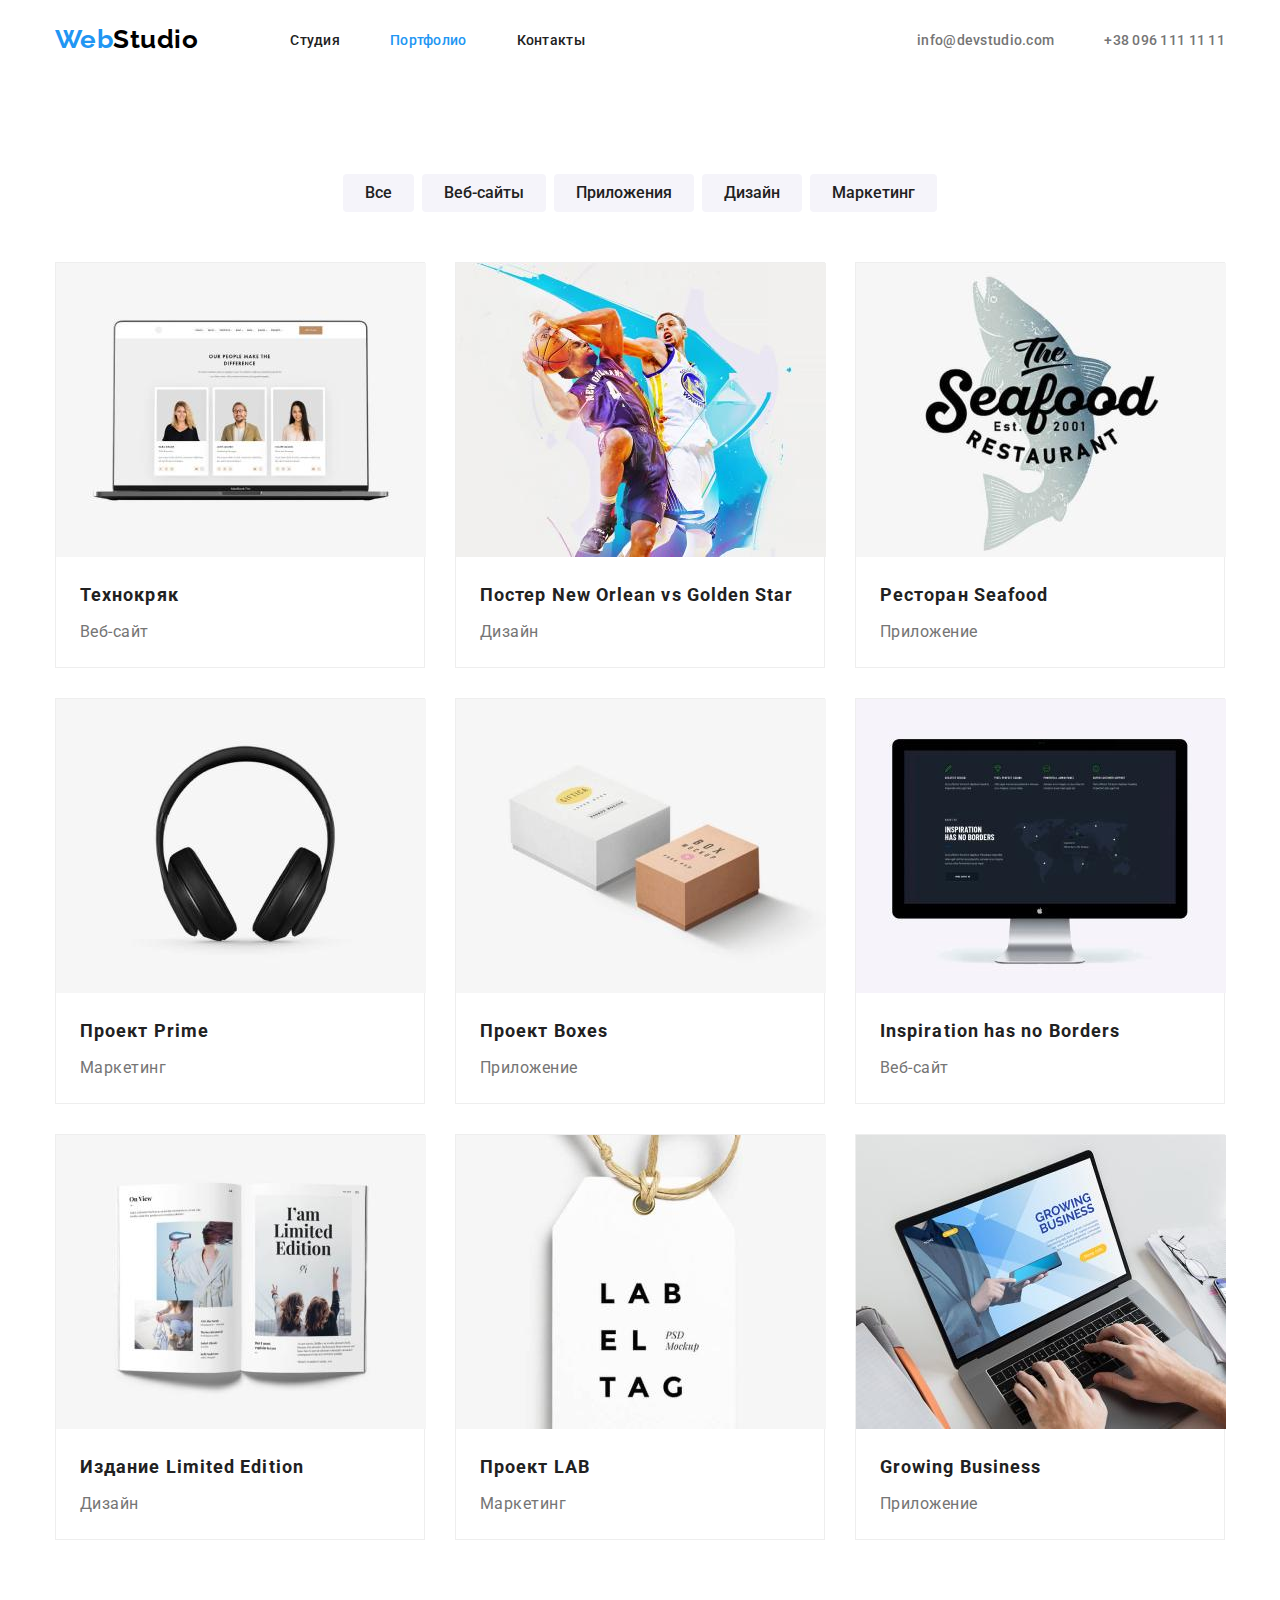
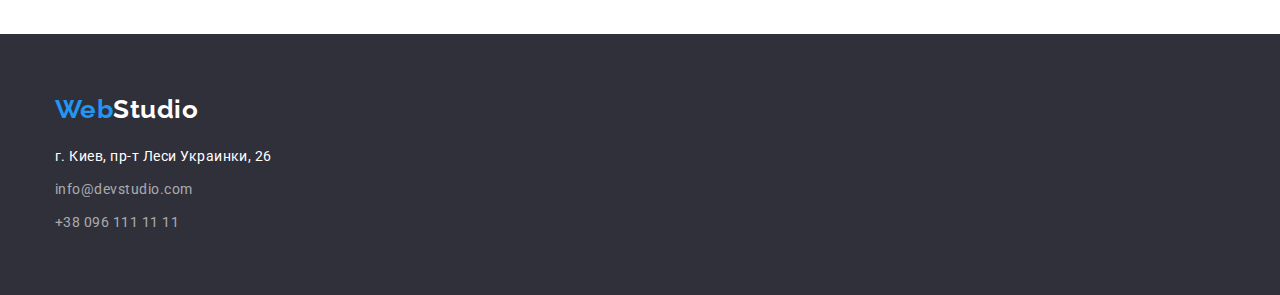
==== portfolio.html @ 6cd213e6 "start" ====
<!DOCTYPE html>
<html lang="ru">

<head>
    <meta charset="UTF-8">
    <meta name="description" content="Студия веб-разработки, создание сайтов, дизайн, интернет решения">
    <title lang="en">WebStudio</title>
    <link rel="stylesheet" href="https://cdnjs.cloudflare.com/ajax/libs/modern-normalize/1.0.0/modern-normalize.min.css">
    <link rel="preconnect" href="https://fonts.gstatic.com">
    <link href="https://fonts.googleapis.com/css2?family=Raleway:wght@700&family=Roboto:wght@400;500;700;900&display=swap" rel="stylesheet">
    <link rel="stylesheet" href="./css/styles.css">
</head>
<body>
    <header class="header">
        <!-- Head of the page with navigation and contacts -->
        <div class="container">
            <nav class="navigation">
                <a class="logo" href="index.html" lang="en"><span class="logo-first-part">Web</span><span
                        class="logo-second-part-header">Studio</span></a>
                <ul class="navigation list">
                    <li class="navigation-item">
                        <a class="navigation-page" href="index.html">Студия</a>
                    </li>
                    <li class="navigation-item">
                        <a class="navigation-page is-current" href="portfolio.html">Портфолио</a>
                    </li>
                    <li class="navigation-item">
                        <a class="navigation-page" href="#">Контакты</a>
                    </li>
                </ul>
            </nav>
            <address class="header-address">
                <ul class="address list">
                    <li class="address-item"><a class="header-contacts"
                            href="mailto:info@devstudio.com">info@devstudio.com</a></li>
                    <li class="address-item"><a class="header-contacts" href="tel:+380961111111">+38 096 111 11 11</a></li>
                </ul>
            </address>
        </div>
    </header>
    <main>
        <section>
            <div class="portfolio">
                <h1 class="visually-hidden">Потрфолио</h1>
                <div class="portfolio-main container">
                    <ul class="portfolio-list list">
                        <li class="portfolio-filter">
                            <button class="portfolio-button" type="button">Все</button>
                        </li>
                        <li class="portfolio-filter">
                            <button class="portfolio-button" type="button">Веб-сайты</button>
                        </li>
                        <li class="portfolio-filter">
                            <button class="portfolio-button" type="button">Приложения</button>
                        </li>
                        <li class="portfolio-filter">
                            <button class="portfolio-button" type="button">Дизайн</button>
                        </li>
                        <li class="portfolio-filter">
                            <button class="portfolio-button" type="button">Маркетинг</button>
                        </li>
                    </ul>
                </div>
                <div class="projects-main container">
                    <ul class="projects list">
                        <li class="projects-item">
                            <a class="projects-link" href="#">
                                <img src="./images/portfolio/web-site-1.jpg" alt="Веб-сайт 1">
                                <div class="projects-item-wrapper">
                                    <h2 class="projects-name">Технокряк</h2>
                                    <p class="projects-type">Веб-сайт</p>
                                </div>
                            </a>
                        </li>
                        <li class="projects-item">
                            <a class="projects-link" href="#">
                                <img src="./images/portfolio/design-1.jpg" alt="Дизайн 1">
                                <div class="projects-item-wrapper">
                                    <h2 class="projects-name">Постер <span lang="en">New Orlean vs Golden Star</span></h2>
                                    <p class="projects-type">Дизайн</p>
                                </div>
                            </a>
                        </li>
                        <li class="projects-item">
                            <a class="projects-link" href="#">
                                <img src="./images/portfolio/application-1.jpg" alt="Приложение 1">
                                <div class="projects-item-wrapper">
                                    <h2 class="projects-name">Ресторан <span lang="en">Seafood</span></h2>
                                    <p class="projects-type">Приложение</p>
                                </div>
                            </a>
                        </li>
                        <li class="projects-item">
                            <a class="projects-link" href="#">
                                <img src="./images/portfolio/marketing-1.jpg" alt="Маркетинг 1">
                                <div class="projects-item-wrapper">
                                    <h2 class="projects-name">Проект <span lang="en">Prime</span></h2>
                                    <p class="projects-type">Маркетинг</p>
                                </div>
                            </a>
                        </li>
                        <li class="projects-item">
                            <a class="projects-link" href="#">
                                <img src="./images/portfolio/application-2.jpg" alt="Приложение 2">
                                <div class="projects-item-wrapper">
                                    <h2 class="projects-name">Проект <span lang="en">Boxes</span></h2>
                                    <p class="projects-type">Приложение</p>
                                </div>
                            </a>
                        </li>
                        <li class="projects-item">
                            <a class="projects-link" href="#">
                                <img src="./images/portfolio/web-site-2.jpg" alt="Веб-сайт 2">
                                <div class="projects-item-wrapper">
                                    <h2 class="projects-name" lang="en">Inspiration has no Borders</h2>
                                    <p class="projects-type">Веб-сайт</p>
                                </div>
                            </a>
                        </li>
                        <li class="projects-item">
                            <a class="projects-link" href="#">
                                <img src="./images/portfolio/design-2.jpg" alt="Дизайн 2">
                                <div class="projects-item-wrapper">
                                    <h2 class="projects-name">Издание <span lang="en">Limited Edition</span></h2>
                                    <p class="projects-type">Дизайн</p>
                                </div>
                            </a>
                        </li>
                        <li class="projects-item">
                            <a class="projects-link" href="#">
                                <img src="./images/portfolio/marketing-2.jpg" alt="Маркетинг 2">
                                <div class="projects-item-wrapper">
                                    <h2 class="projects-name">Проект <span lang="en">LAB</span></h2>
                                    <p class="projects-type">Маркетинг</p>
                                </div>
                            </a>
                        </li>
                        <li class="projects-item">
                            <a class="projects-link" href="#">
                                <img src="./images/portfolio/application-3.jpg" alt="Приложение 3">
                                <div class="projects-item-wrapper">
                                    <h2 class="projects-name" lang="en">Growing Business</h2>
                                    <p class="projects-type">Приложение</p>
                                </div>
                            </a>
                        </li>
                    </ul>
                </div>
            </div>
        </section>
    </main>

    <footer class="footer dark-back">
        <!-- How to find us -->
        <div class="footer-main container">
            <a class="logo" href="index.html" lang="en"><span class="logo-first-part">Web</span><span
                    class="logo-second-part-footer">Studio</span></a>
            <address class="footer-address">
                <ul class="list">
                    <li class="footer-contact-item"><a class="address-city" href="https://goo.gl/maps/ZabV1cW9UMFbz3gw6"
                            target="_blank" rel="noreferrer noopener">г. Киев, пр-т Леси Украинки, 26</a></li>
                    <li class="footer-contact-item"><a class="footer-contacts"
                            href="mailto:info@devstudio.com">info@devstudio.com</a></li>
                    <li class="footer-contact-item"><a class="footer-contacts" href="tel:+380961111111">+38 096 111 11
                            11</a></li>
                </ul>
            </address>
        </div>
    </footer>
</body>
</html>
---- css/styles.css ----
:root {
  --primary-text-color: #757575;
  --title-text-color: #212121;
  --accent-color: #2196f3;
  --primary-back-color: #ffffff;
  --secondary-back-color: #f5f4fa;
  --dark-back-color: #2f303a;
}

/* ===== MAIN ===== */

h1,
h2,
h3,
h4,
h5,
h6 {
  margin: 0;
}

ul,
ol {
  margin: 0;
  padding: 0;
}

p {
  margin: 0;
}

img {
  display: block;
}

.address {
  font-style: normal;
}

.container {
  width: 1170px;
  margin: 0 auto;
}

.section {
  padding-top: 130px;
  padding-bottom: 130px;
}

body {
  background-color: var(--primary-white-color);
  color: var(--primary-text-color);
  font-family: "Roboto", sans-serif;
  letter-spacing: 0.03em;
  font-weight: 400;
  font-style: normal;
}

.list {
  list-style: none;
}

h2,
h3 {
  color: var(--title-text-color);
}

h2 {
  font-weight: 700;
  font-size: 36px;
  line-height: 1.167;
}

.primary-background {
  background: var(--primary-back-color);
}

.secondary-background {
  background: var(--secondary-back-color);
}

.visually-hidden {
  position: absolute;
  width: 1px;
  height: 1px;
  margin: -1px;
  border: 0;
  padding: 0;

  white-space: nowrap;
  clip-path: inset(100%);
  clip: rect(0 0 0 0);
  overflow: hidden;
}

/* ===== Header ===== */
.header .container {
  display: flex;
  align-items: center;
  justify-content: space-between;
}

.navigation {
  display: flex;
  align-items: center;
}

.header .logo {
  margin-right: 92px;
  padding-top: 24px;
  padding-bottom: 25px;
}

.list.address {
  display: flex;
}

.navigation-page,
.header-contacts {
  padding-top: 32px;
  padding-bottom: 32px;
}

.navigation-item:not(:last-child),
.address-item:not(:last-child) {
  margin-right: 50px;
}

a.is-current {
  color: var(--accent-color);
}

.navigation-page {
  color: var(--title-text-color);
  font-weight: 500;
  font-size: 14px;
  line-height: 1.143;
  letter-spacing: 0.02em;
  text-decoration: none;
}

a.navigation-page:hover,
a.navigation-page:focus {
  color: var(--accent-color);
}

.header-address,
.footer-address {
  font-style: normal;
}

.logo {
  font-family: "Raleway", sans-serif;
  font-weight: 700;
  font-size: 26px;
  line-height: 1.192;
  text-decoration: none;
}

.logo-first-part,
.logo-first-part:visited {
  color: var(--accent-color);
}

.logo-second-part-header,
.logo-second-part-header:visited {
  color: #000000;
}

.header-contacts {
  color: var(--primary-text-color);
  font-size: 14px;
  line-height: 1.188;
  font-weight: 500;
  letter-spacing: 0.02em;
  text-decoration: none;
}

.header-contacts:hover,
.header-contacts:focus {
  color: var(--accent-color);
}

.header-contacts:visited {
  color: var(--primary-text-color);
}

/* ===== HERO ===== */
.hero {
  display: flex;
  flex-grow: 1;
  background: var(--dark-back-color);
}

.hero .container {
  flex-direction: column;
  padding-top: 200px;
  padding-bottom: 200px;
}

.hero-title {
  margin-bottom: 30px;
  margin-right: 237px;
  margin-left: 237px;

  color: #ffffff;
  font-weight: 900;
  font-size: 44px;
  line-height: 1.364;
  letter-spacing: 0.06em;
  text-align: center;
  text-transform: uppercase;
}

.hero-button {
  padding-top: 10px;
  padding-bottom: 10px;
  padding-right: 32px;
  padding-left: 32px;

  display: block;
  min-height: 50px;
  min-width: 200px;
  cursor: pointer;
  margin: 0 auto;
  align-items: center;
  justify-content: center;

  box-shadow: 0px 4px 4px rgba(0, 0, 0, 0.15);
  border-radius: 4px;

  color: #ffffff;
  background: #2196f3;
  font-weight: 700;
  font-size: 16px;
  line-height: 1.875;
  letter-spacing: 0.06em;
}

/* ===== Advantages =====*/
.advantages-main {
  padding-top: 94px;
  padding-bottom: 94px;
}

.advantages-list {
  display: flex;
  justify-content: space-between;
}

.advantages-description:not(:last-child) {
  margin-right: 30px;
}

.advantages-item {
  margin-bottom: 10px;

  font-size: 14px;
  line-height: 1.143;
  letter-spacing: 0.03em;
  text-transform: uppercase;
}

.advantages-details {
  font-size: 14px;
  line-height: 1.714;
}

/* ===== What we are doing ===== */
.activity-main {
  padding-bottom: 94px;
}

.activity {
  display: flex;
}
.section-title {
  margin-bottom: 50px;
  text-align: center;
}

.activity-item {
  margin-bottom: 94px;
}

.activity-item:not(:last-child) {
  margin-right: 30px;
}

/* ===== Our team ===== */
.masters-main {
  padding-top: 94px;
  padding-bottom: 94px;
}

.masters {
  display: flex;
  justify-content: space-between;
}

.masters-item {
  box-shadow: 0px 1px 3px rgba(0, 0, 0, 0.12), 0px 1px 1px rgba(0, 0, 0, 0.14),
    0px 2px 1px rgba(0, 0, 0, 0.2);
  border-radius: 0px 0px 4px 4px;
}
.masters-item:not(:last-child) {
  margin-right: 30px;
}

.master-info-wrapper {
  padding-top: 30px;
  padding-bottom: 30px;
  text-align: center;
}

.master-name {
  margin-bottom: 10px;

  font-weight: 500;
  font-size: 16px;
  line-height: 1.188;
  letter-spacing: 0.03em;
}

.master-proffesion {
  font-size: 16px;
  line-height: 1.188;
  letter-spacing: 0.03em;
}

/* ===== Footer ===== */
.dark-back {
  background: var(--dark-back-color);
}

.footer-main {
  display: flex;
  flex-direction: column;
  padding-top: 60px;
  padding-bottom: 60px;
}

.footer-main .logo {
  margin-bottom: 20px;
}

.footer-contact-item:not(:last-child) {
  margin-bottom: 9px;
}

.logo-second-part-footer,
.logo-second-part-footer:visited {
  color: #ffffff;
}

.address-city {
  color: #ffffff;
  font-size: 14px;
  line-height: 1.714;
  text-decoration: none;
}

.address-city:visited {
  color: #ffffff;
}
.footer-contacts {
  color: rgba(255, 255, 255, 0.6);
  font-size: 14px;
  line-height: 1.714;
  text-decoration: none;
}

.footer-contacts:visited {
  color: rgba(255, 255, 255, 0.6);
}

/*========== PORTFOLIO ========== */
.portfolio {
  padding-top: 94px;
  padding-bottom: 94px;
}

.portfolio-main {
  margin-bottom: 50px;
}

.portfolio-list {
  display: flex;
  justify-content: center;
}

.portfolio-filter:not(:last-child) {
  margin-right: 8px;
}

.portfolio-button {
  padding-top: 6px;
  padding-bottom: 6px;
  padding-right: 22px;
  padding-left: 22px;

  font-weight: 500;
  font-size: 1.625;
  line-height: 26px;
  color: var(--title-text-color);
  background: #f5f4fa;
  border-radius: 4px;
  border: 0;
}

.portfolio-button:hover,
.portfolio-button:focus {
  color: #ffffff;
  background: #2196f3;
}

.projects {
  display: flex;
  flex-wrap: wrap;
  margin: -15px;
  /*justify-content: space-between;*/
}

.projects-item {
  width: 370px;
  /* width: calc((100%-60px) / 3);*/
  margin: 15px;
  border: 1px solid #eeeeee;

  background: var(--primary-back-color);
}

.projects-link {
  text-decoration: none;
}

.projects-item-wrapper {
  padding-top: 20px;
  padding-bottom: 20px;
  padding-right: 24px;
  padding-left: 24px;
}
.projects-name {
  margin-bottom: 4px;
}
.projects-item .projects-name {
  font-size: 18px;
  line-height: 2;
  letter-spacing: 0.06em;
  text-decoration: none;
}

.projects-type {
  font-size: 16px;
  line-height: 1.875;
  color: var(--primary-text-color);
  text-decoration: none;
}

/* 
<link rel="preconnect" href="https://fonts.gstatic.com">
<link href="https://fonts.googleapis.com/css2?family=Raleway:wght@700&family=Roboto:wght@400;500;700;900&display=swap" rel="stylesheet">

CSS rules to specify families

font-family: 'Raleway', sans-serif;
font-family: 'Roboto', sans-serif;

*/ ;
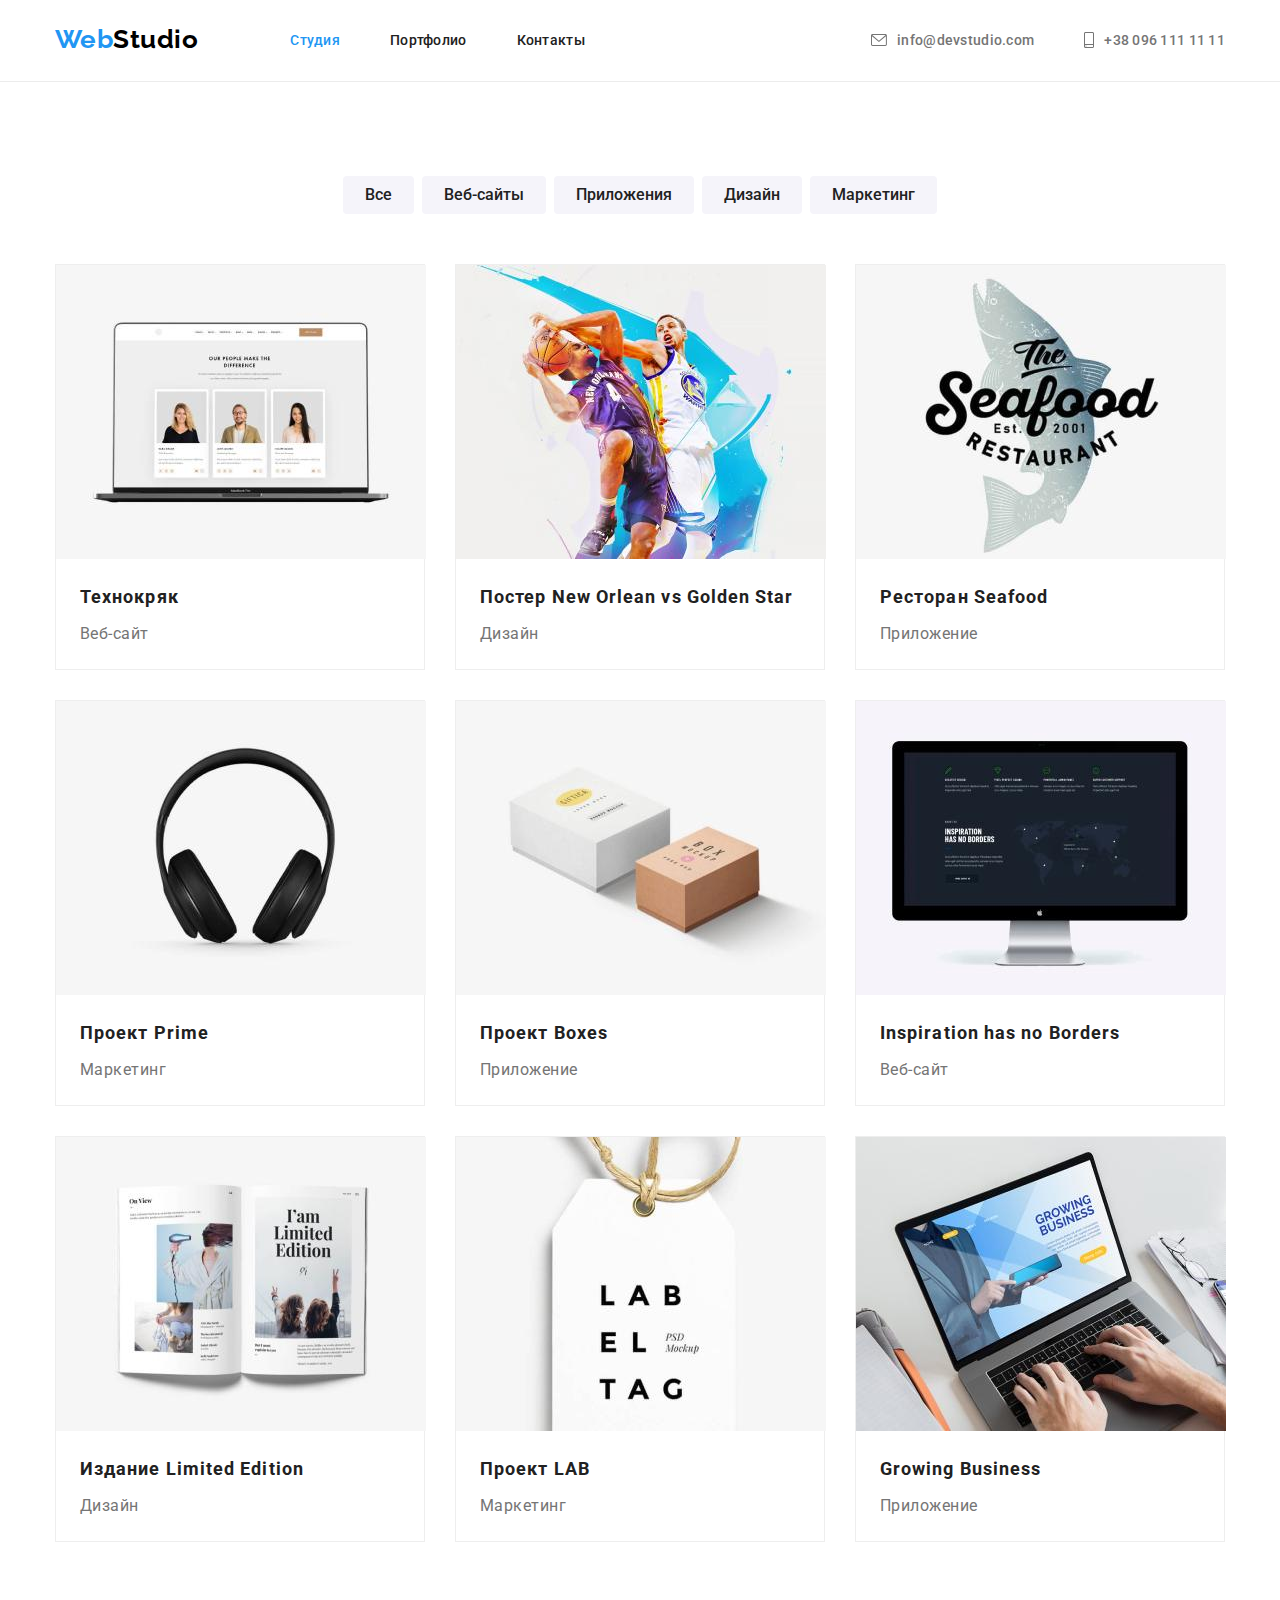
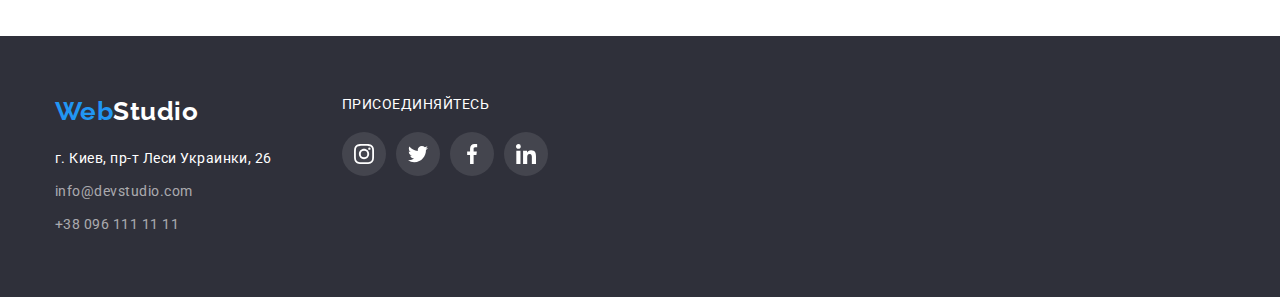
==== commit bad9ecc7: "finished HW" ====
--- a/portfolio.html
+++ b/portfolio.html
@@ -11,7 +11,7 @@
     <link rel="stylesheet" href="./css/styles.css">
 </head>
 <body>
-    <header class="header">
+    <header class="header border-header">
         <!-- Head of the page with navigation and contacts -->
         <div class="container">
             <nav class="navigation">
@@ -19,10 +19,10 @@
                         class="logo-second-part-header">Studio</span></a>
                 <ul class="navigation list">
                     <li class="navigation-item">
-                        <a class="navigation-page" href="index.html">Студия</a>
+                        <a class="navigation-page is-current" href="index.html">Студия</a>
                     </li>
                     <li class="navigation-item">
-                        <a class="navigation-page is-current" href="portfolio.html">Портфолио</a>
+                        <a class="navigation-page" href="portfolio.html">Портфолио</a>
                     </li>
                     <li class="navigation-item">
                         <a class="navigation-page" href="#">Контакты</a>
@@ -31,9 +31,22 @@
             </nav>
             <address class="header-address">
                 <ul class="address list">
-                    <li class="address-item"><a class="header-contacts"
-                            href="mailto:info@devstudio.com">info@devstudio.com</a></li>
-                    <li class="address-item"><a class="header-contacts" href="tel:+380961111111">+38 096 111 11 11</a></li>
+                    <li class="address-item">
+                        <a class="header-contacts" href="mailto:info@devstudio.com">
+                            <svg class="contacts-icon" width="16" height="12">
+                                <use href="./images/sprite.svg#envelope"></use>
+                            </svg>
+                            <span>info@devstudio.com</span>
+                        </a>
+                    </li>
+                    <li class="address-item">
+                        <a class="header-contacts" href="tel:+380961111111">
+                            <svg class="contacts-icon" width="10" height="16">
+                                <use href="./images/sprite.svg#phone"></use>
+                            </svg>
+                            <span>+38 096 111 11 11</span>
+                        </a>
+                    </li>
                 </ul>
             </address>
         </div>
@@ -74,7 +87,7 @@
                         </li>
                         <li class="projects-item">
                             <a class="projects-link" href="#">
-                                <img src="./images/portfolio/design-1.jpg" alt="Дизайн 1">
+                                <img src="./images/portfolio/design-1.jpg" alt="Дизайн 1" width="370" height="294">
                                 <div class="projects-item-wrapper">
                                     <h2 class="projects-name">Постер <span lang="en">New Orlean vs Golden Star</span></h2>
                                     <p class="projects-type">Дизайн</p>
@@ -83,7 +96,7 @@
                         </li>
                         <li class="projects-item">
                             <a class="projects-link" href="#">
-                                <img src="./images/portfolio/application-1.jpg" alt="Приложение 1">
+                                <img src="./images/portfolio/application-1.jpg" alt="Приложение 1" width="370" height="294">
                                 <div class="projects-item-wrapper">
                                     <h2 class="projects-name">Ресторан <span lang="en">Seafood</span></h2>
                                     <p class="projects-type">Приложение</p>
@@ -92,7 +105,7 @@
                         </li>
                         <li class="projects-item">
                             <a class="projects-link" href="#">
-                                <img src="./images/portfolio/marketing-1.jpg" alt="Маркетинг 1">
+                                <img src="./images/portfolio/marketing-1.jpg" alt="Маркетинг 1" width="370" height="294">
                                 <div class="projects-item-wrapper">
                                     <h2 class="projects-name">Проект <span lang="en">Prime</span></h2>
                                     <p class="projects-type">Маркетинг</p>
@@ -101,7 +114,7 @@
                         </li>
                         <li class="projects-item">
                             <a class="projects-link" href="#">
-                                <img src="./images/portfolio/application-2.jpg" alt="Приложение 2">
+                                <img src="./images/portfolio/application-2.jpg" alt="Приложение 2" width="370" height="294">
                                 <div class="projects-item-wrapper">
                                     <h2 class="projects-name">Проект <span lang="en">Boxes</span></h2>
                                     <p class="projects-type">Приложение</p>
@@ -110,7 +123,7 @@
                         </li>
                         <li class="projects-item">
                             <a class="projects-link" href="#">
-                                <img src="./images/portfolio/web-site-2.jpg" alt="Веб-сайт 2">
+                                <img src="./images/portfolio/web-site-2.jpg" alt="Веб-сайт 2" width="370" height="294">
                                 <div class="projects-item-wrapper">
                                     <h2 class="projects-name" lang="en">Inspiration has no Borders</h2>
                                     <p class="projects-type">Веб-сайт</p>
@@ -119,7 +132,7 @@
                         </li>
                         <li class="projects-item">
                             <a class="projects-link" href="#">
-                                <img src="./images/portfolio/design-2.jpg" alt="Дизайн 2">
+                                <img src="./images/portfolio/design-2.jpg" alt="Дизайн 2" width="370" height="294">
                                 <div class="projects-item-wrapper">
                                     <h2 class="projects-name">Издание <span lang="en">Limited Edition</span></h2>
                                     <p class="projects-type">Дизайн</p>
@@ -128,7 +141,7 @@
                         </li>
                         <li class="projects-item">
                             <a class="projects-link" href="#">
-                                <img src="./images/portfolio/marketing-2.jpg" alt="Маркетинг 2">
+                                <img src="./images/portfolio/marketing-2.jpg" alt="Маркетинг 2" width="370" height="294">
                                 <div class="projects-item-wrapper">
                                     <h2 class="projects-name">Проект <span lang="en">LAB</span></h2>
                                     <p class="projects-type">Маркетинг</p>
@@ -137,7 +150,7 @@
                         </li>
                         <li class="projects-item">
                             <a class="projects-link" href="#">
-                                <img src="./images/portfolio/application-3.jpg" alt="Приложение 3">
+                                <img src="./images/portfolio/application-3.jpg" alt="Приложение 3" width="370" height="294">
                                 <div class="projects-item-wrapper">
                                     <h2 class="projects-name" lang="en">Growing Business</h2>
                                     <p class="projects-type">Приложение</p>
@@ -150,22 +163,58 @@
         </section>
     </main>
 
-    <footer class="footer dark-back">
-        <!-- How to find us -->
-        <div class="footer-main container">
-            <a class="logo" href="index.html" lang="en"><span class="logo-first-part">Web</span><span
-                    class="logo-second-part-footer">Studio</span></a>
-            <address class="footer-address">
-                <ul class="list">
-                    <li class="footer-contact-item"><a class="address-city" href="https://goo.gl/maps/ZabV1cW9UMFbz3gw6"
-                            target="_blank" rel="noreferrer noopener">г. Киев, пр-т Леси Украинки, 26</a></li>
-                    <li class="footer-contact-item"><a class="footer-contacts"
-                            href="mailto:info@devstudio.com">info@devstudio.com</a></li>
-                    <li class="footer-contact-item"><a class="footer-contacts" href="tel:+380961111111">+38 096 111 11
-                            11</a></li>
-                </ul>
-            </address>
-        </div>
-    </footer>
+        <footer class="footer dark-back">
+            <!-- How to find us -->
+            <div class="footer-main container">
+                <div class="footer-left-part">
+                    <a class="logo" href="index.html" lang="en"><span class="logo-first-part">Web</span><span
+                            class="logo-second-part-footer">Studio</span></a>
+                    <address class="footer-address">
+                        <ul class="list">
+                            <li class="footer-contact-item"><a class="address-city" href="https://goo.gl/maps/ZabV1cW9UMFbz3gw6"
+                                    target="_blank" rel="noreferrer noopener">г. Киев, пр-т Леси Украинки, 26</a></li>
+                            <li class="footer-contact-item"><a class="footer-contacts"
+                                    href="mailto:info@devstudio.com">info@devstudio.com</a></li>
+                            <li class="footer-contact-item"><a class="footer-contacts" href="tel:+380961111111">+38 096 111 11
+                                    11</a></li>
+                        </ul>
+                    </address>
+                </div>
+                <div class="footer-right-part">
+                    <p class="footer-social-title">Присоединяйтесь</p>
+                    <ul class="footer-social-list list">
+                        <li>
+                            <a class="social-link" href="#">
+                                <svg class="footer-social-icon" width="20" height="20">
+                                    <use href="./images/sprite.svg#instagram"></use>
+                                </svg>
+                            </a>
+                        </li>
+                        <li>
+                            <a class="social-link" href="#">
+                                <svg class="footer-social-icon" width="20" height="20">
+                                    <use href="./images/sprite.svg#twitter"></use>
+                                </svg>
+                            </a>
+                        </li>
+                        <li>
+                            <a class="social-link" href="#">
+                                <svg class="footer-social-icon" width="20" height="20">
+                                    <use href="./images/sprite.svg#facebook"></use>
+                                </svg>
+                            </a>
+                        </li>
+                        <li>
+                            <a class="social-link" href="#">
+                                <svg class="footer-social-icon" width="20" height="20">
+                                    <use href="./images/sprite.svg#linkedin"></use>
+                                </svg>
+                            </a>
+                        </li>
+                    </ul>
+                </div>
+            </div>
+        
+        </footer>
 </body>
 </html>--- a/css/styles.css
+++ b/css/styles.css
@@ -99,6 +99,9 @@
   justify-content: space-between;
 }
 
+.border-header {
+  border-bottom: 1px solid #ececec;
+}
 .navigation {
   display: flex;
   align-items: center;
@@ -167,6 +170,10 @@
 }
 
 .header-contacts {
+  display: flex;
+  justify-content: center;
+  align-items: center;
+
   color: var(--primary-text-color);
   font-size: 14px;
   line-height: 1.188;
@@ -175,11 +182,21 @@
   text-decoration: none;
 }
 
+.contacts-icon {
+  fill: var(--primary-text-color);
+  margin-right: 10px;
+}
+
 .header-contacts:hover,
 .header-contacts:focus {
   color: var(--accent-color);
 }
 
+.header-contacts:hover .contacts-icon,
+.header-contacts:focus .contacts-icon {
+  fill: var(--accent-color);
+}
+
 .header-contacts:visited {
   color: var(--primary-text-color);
 }
@@ -189,6 +206,13 @@
   display: flex;
   flex-grow: 1;
   background: var(--dark-back-color);
+  background-image: linear-gradient(
+      rgba(47, 48, 58, 0.4),
+      rgba(47, 48, 58, 0.4)
+    ),
+    url(../images/hero.jpg);
+  background-repeat: no-repeat;
+  background-size: cover;
 }
 
 .hero .container {
@@ -251,6 +275,17 @@
   margin-right: 30px;
 }
 
+.advantage-icon {
+  display: flex;
+  width: 270px;
+  height: 120px;
+  background-color: #f5f4fa;
+  border-radius: 4px;
+  justify-content: center;
+  align-items: center;
+  margin-bottom: 30px;
+}
+
 .advantages-item {
   margin-bottom: 10px;
 
@@ -327,6 +362,81 @@
   letter-spacing: 0.03em;
 }
 
+.master-social-list {
+  display: flex;
+  width: 206px;
+  height: 44px;
+  justify-content: space-between;
+  align-items: center;
+
+  margin-top: 16px;
+  margin-bottom: 0px;
+  margin-right: 32px;
+  margin-left: 32px;
+}
+
+.social-link {
+  display: flex;
+  justify-content: center;
+  align-items: center;
+  width: 44px;
+  height: 44px;
+  border-radius: 50%;
+}
+
+.social-link .master-social-icon {
+  fill: #afb1b8;
+}
+
+.social-link:hover,
+.social-link:focus {
+  background-color: var(--accent-color);
+}
+
+.social-link:hover .master-social-icon,
+.social-link:focus .master-social-icon {
+  fill: var(--primary-back-color);
+}
+
+/* =====Our Clients ===== */
+.clients-main {
+  padding-top: 94px;
+  padding-bottom: 94px;
+}
+
+.clients-list {
+  display: flex;
+  justify-content: space-between;
+  align-items: center;
+}
+
+.clients-item {
+  width: 170px;
+  height: 90px;
+  border: 1px solid #afb1b8;
+  border-radius: 4px;
+}
+
+.clients-item:not(:last-child) {
+  margin-right: 30px;
+}
+
+.clients-link {
+  display: flex;
+  justify-content: center;
+  align-items: center;
+  width: 170px;
+  height: 90px;
+  border: 1px solid #afb1b8;
+  border-radius: 4px;
+  fill: #afb1b8;
+}
+
+.clients-link:hover {
+  border-color: var(--accent-color);
+  fill: var(--accent-color);
+}
+
 /* ===== Footer ===== */
 .dark-back {
   background: var(--dark-back-color);
@@ -334,9 +444,14 @@
 
 .footer-main {
   display: flex;
-  flex-direction: column;
   padding-top: 60px;
   padding-bottom: 60px;
+}
+
+.footer-left-part {
+  display: flex;
+  flex-direction: column;
+  margin-right: 70px;
 }
 
 .footer-main .logo {
@@ -373,6 +488,43 @@
   color: rgba(255, 255, 255, 0.6);
 }
 
+.footer-right-part {
+  width: 206px;
+  height: 80px;
+}
+.footer-social-title {
+  margin-bottom: 20px;
+
+  font-size: 14px;
+  line-height: 1.1428;
+  text-transform: uppercase;
+  color: #ffffff;
+}
+
+.footer-social-list {
+  width: 206px;
+  height: 44px;
+  display: flex;
+  justify-content: space-between;
+  align-items: center;
+}
+
+.social-link {
+  fill: var(--primary-back-color);
+}
+.footer-social-list .social-link {
+  background: rgba(255, 255, 255, 0.1);
+}
+
+.footer-social-list .social-link:hover,
+.footer-social-list .social-link:focus {
+  background: var(--accent-color);
+}
+
+.social-link:hover .footer-social-icon,
+.social-link:focus .footer-social-icon {
+  fill: var(--primary-back-color);
+}
 /*========== PORTFOLIO ========== */
 .portfolio {
   padding-top: 94px;
@@ -429,6 +581,12 @@
   background: var(--primary-back-color);
 }
 
+.projects-item:hover,
+.projects-item:focus {
+  box-shadow: 0px 1px 1px rgba(0, 0, 0, 0.12), 0px 4px 4px rgba(0, 0, 0, 0.06),
+    1px 4px 6px rgba(0, 0, 0, 0.16);
+}
+
 .projects-link {
   text-decoration: none;
 }
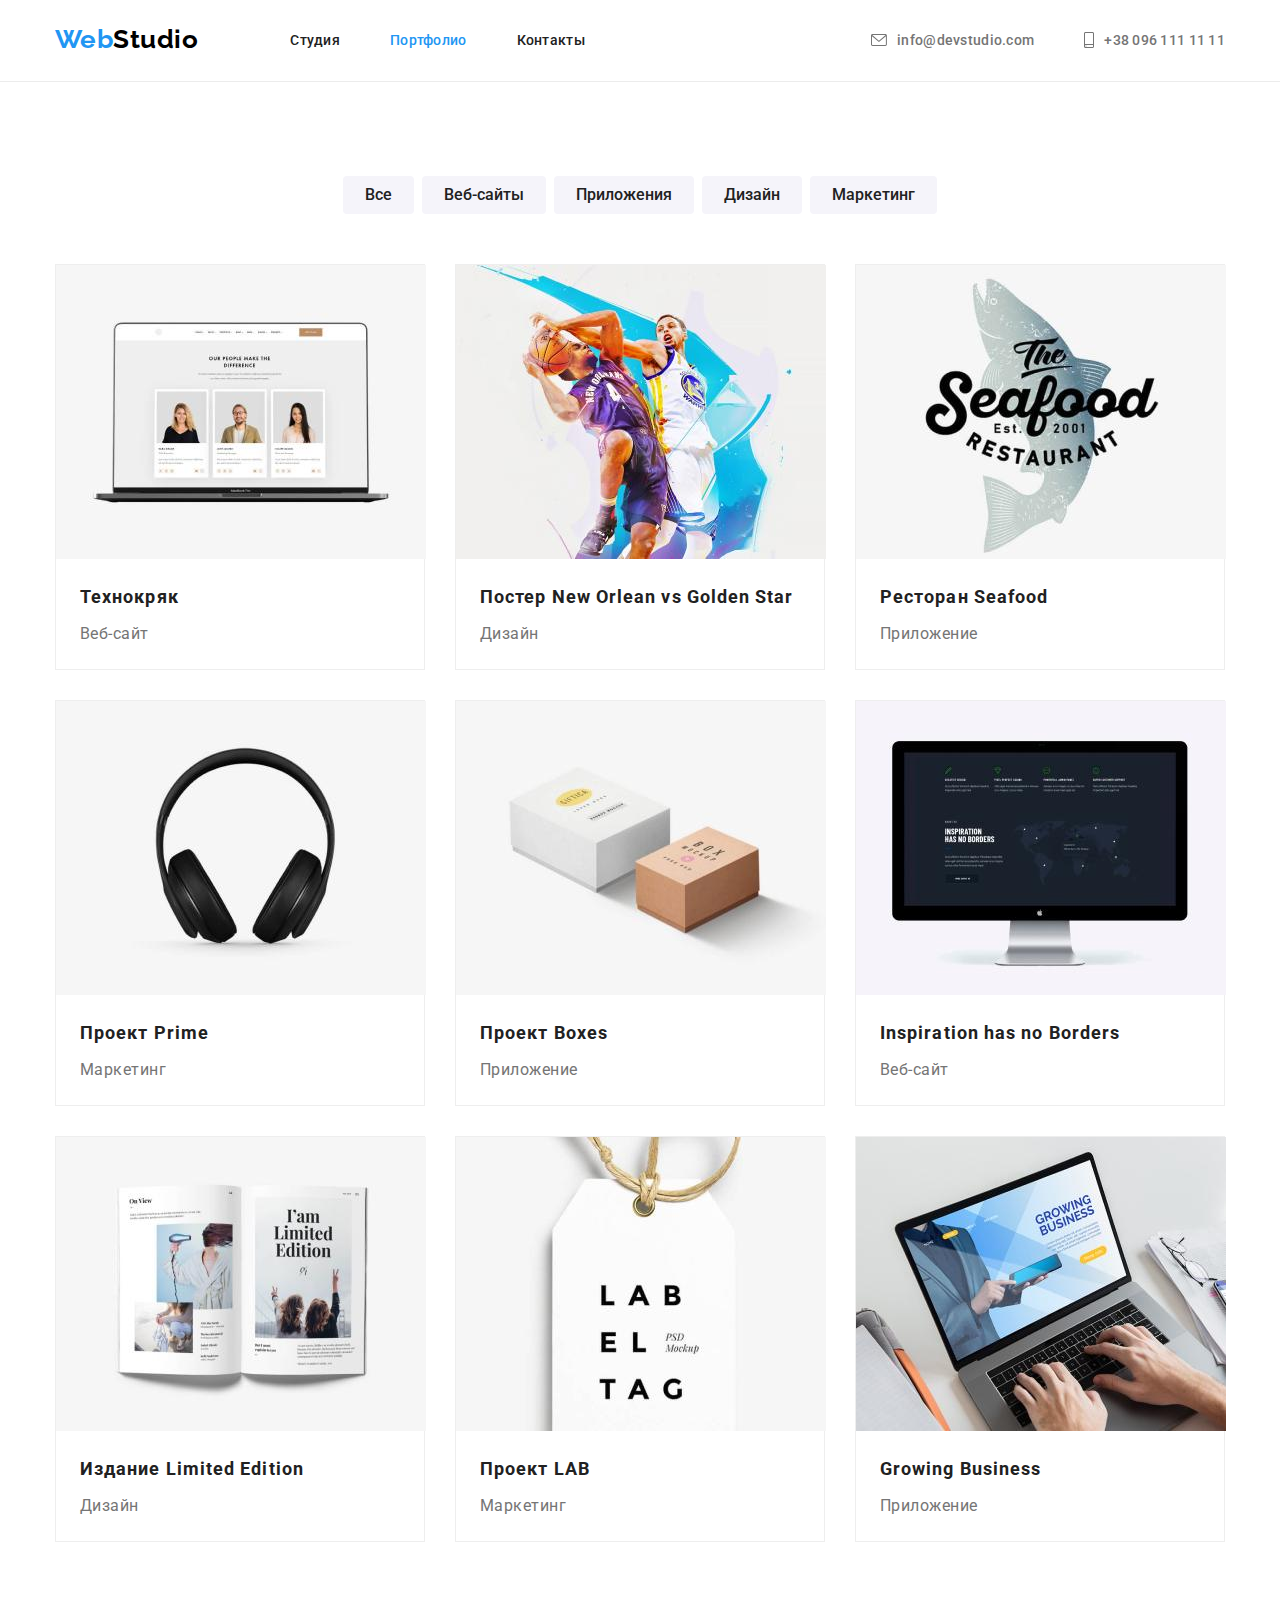
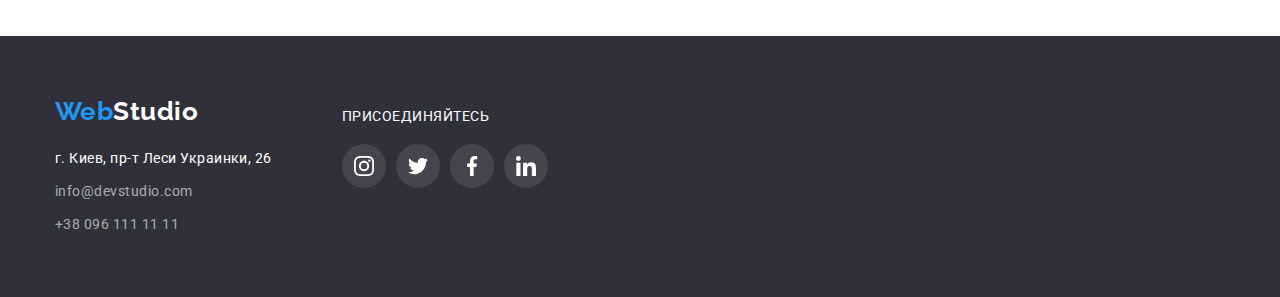
==== commit da05df2c: "hw # 4  ready" ====
--- a/portfolio.html
+++ b/portfolio.html
@@ -19,10 +19,10 @@
                         class="logo-second-part-header">Studio</span></a>
                 <ul class="navigation list">
                     <li class="navigation-item">
-                        <a class="navigation-page is-current" href="index.html">Студия</a>
+                        <a class="navigation-page" href="index.html">Студия</a>
                     </li>
                     <li class="navigation-item">
-                        <a class="navigation-page" href="portfolio.html">Портфолио</a>
+                        <a class="navigation-page is-current" href="portfolio.html">Портфолио</a>
                     </li>
                     <li class="navigation-item">
                         <a class="navigation-page" href="#">Контакты</a>
@@ -52,8 +52,8 @@
         </div>
     </header>
     <main>
-        <section>
-            <div class="portfolio">
+        <section class="portfolio">
+            <div>
                 <h1 class="visually-hidden">Потрфолио</h1>
                 <div class="portfolio-main container">
                     <ul class="portfolio-list list">
@@ -163,58 +163,58 @@
         </section>
     </main>
 
-        <footer class="footer dark-back">
-            <!-- How to find us -->
-            <div class="footer-main container">
-                <div class="footer-left-part">
-                    <a class="logo" href="index.html" lang="en"><span class="logo-first-part">Web</span><span
-                            class="logo-second-part-footer">Studio</span></a>
-                    <address class="footer-address">
-                        <ul class="list">
-                            <li class="footer-contact-item"><a class="address-city" href="https://goo.gl/maps/ZabV1cW9UMFbz3gw6"
-                                    target="_blank" rel="noreferrer noopener">г. Киев, пр-т Леси Украинки, 26</a></li>
-                            <li class="footer-contact-item"><a class="footer-contacts"
-                                    href="mailto:info@devstudio.com">info@devstudio.com</a></li>
-                            <li class="footer-contact-item"><a class="footer-contacts" href="tel:+380961111111">+38 096 111 11
-                                    11</a></li>
-                        </ul>
-                    </address>
-                </div>
-                <div class="footer-right-part">
-                    <p class="footer-social-title">Присоединяйтесь</p>
-                    <ul class="footer-social-list list">
-                        <li>
-                            <a class="social-link" href="#">
-                                <svg class="footer-social-icon" width="20" height="20">
-                                    <use href="./images/sprite.svg#instagram"></use>
-                                </svg>
-                            </a>
-                        </li>
-                        <li>
-                            <a class="social-link" href="#">
-                                <svg class="footer-social-icon" width="20" height="20">
-                                    <use href="./images/sprite.svg#twitter"></use>
-                                </svg>
-                            </a>
-                        </li>
-                        <li>
-                            <a class="social-link" href="#">
-                                <svg class="footer-social-icon" width="20" height="20">
-                                    <use href="./images/sprite.svg#facebook"></use>
-                                </svg>
-                            </a>
-                        </li>
-                        <li>
-                            <a class="social-link" href="#">
-                                <svg class="footer-social-icon" width="20" height="20">
-                                    <use href="./images/sprite.svg#linkedin"></use>
-                                </svg>
-                            </a>
-                        </li>
+    <footer class="footer dark-back">
+        <!-- How to find us -->
+        <div class="footer-main container">
+            <div class="footer-left-part">
+                <a class="logo" href="index.html" lang="en"><span class="logo-first-part">Web</span><span
+                        class="logo-second-part-footer">Studio</span></a>
+                <address class="footer-address">
+                    <ul class="list">
+                        <li class="footer-contact-item"><a class="address-city" href="https://goo.gl/maps/ZabV1cW9UMFbz3gw6"
+                                target="_blank" rel="noreferrer noopener">г. Киев, пр-т Леси Украинки, 26</a></li>
+                        <li class="footer-contact-item"><a class="footer-contacts"
+                                href="mailto:info@devstudio.com">info@devstudio.com</a></li>
+                        <li class="footer-contact-item"><a class="footer-contacts" href="tel:+380961111111">+38 096 111 11
+                                11</a></li>
                     </ul>
-                </div>
+                </address>
             </div>
-        
-        </footer>
+            <div class="footer-right-part">
+                <p class="footer-social-title">Присоединяйтесь</p>
+                <ul class="footer-social-list list">
+                    <li>
+                        <a class="social-link" href="#">
+                            <svg class="footer-social-icon" width="20" height="20">
+                                <use href="./images/sprite.svg#instagram"></use>
+                            </svg>
+                        </a>
+                    </li>
+                    <li>
+                        <a class="social-link" href="#">
+                            <svg class="footer-social-icon" width="20" height="20">
+                                <use href="./images/sprite.svg#twitter"></use>
+                            </svg>
+                        </a>
+                    </li>
+                    <li>
+                        <a class="social-link" href="#">
+                            <svg class="footer-social-icon" width="20" height="20">
+                                <use href="./images/sprite.svg#facebook"></use>
+                            </svg>
+                        </a>
+                    </li>
+                    <li>
+                        <a class="social-link" href="#">
+                            <svg class="footer-social-icon" width="20" height="20">
+                                <use href="./images/sprite.svg#linkedin"></use>
+                            </svg>
+                        </a>
+                    </li>
+                </ul>
+            </div>
+        </div>
+    
+    </footer>
 </body>
 </html>--- a/css/styles.css
+++ b/css/styles.css
@@ -203,6 +203,9 @@
 
 /* ===== HERO ===== */
 .hero {
+  padding-top: 200px;
+  padding-bottom: 200px;
+
   display: flex;
   flex-grow: 1;
   background: var(--dark-back-color);
@@ -217,8 +220,6 @@
 
 .hero .container {
   flex-direction: column;
-  padding-top: 200px;
-  padding-bottom: 200px;
 }
 
 .hero-title {
@@ -261,7 +262,7 @@
 }
 
 /* ===== Advantages =====*/
-.advantages-main {
+.advantages {
   padding-top: 94px;
   padding-bottom: 94px;
 }
@@ -301,20 +302,26 @@
 }
 
 /* ===== What we are doing ===== */
+.activity {
+  padding-bottom: 94px;
+}
+
 .activity-main {
-  padding-bottom: 94px;
-}
-
-.activity {
-  display: flex;
-}
+  width: 1170px;
+  height: 386px;
+}
+.activity-list {
+  display: flex;
+}
+
 .section-title {
   margin-bottom: 50px;
   text-align: center;
 }
 
 .activity-item {
-  margin-bottom: 94px;
+  width: 370px;
+  height: 294px;
 }
 
 .activity-item:not(:last-child) {
@@ -322,12 +329,12 @@
 }
 
 /* ===== Our team ===== */
-.masters-main {
+.masters {
   padding-top: 94px;
   padding-bottom: 94px;
 }
 
-.masters {
+.masters-list {
   display: flex;
   justify-content: space-between;
 }
@@ -399,7 +406,7 @@
 }
 
 /* =====Our Clients ===== */
-.clients-main {
+.clients {
   padding-top: 94px;
   padding-bottom: 94px;
 }
@@ -438,14 +445,17 @@
 }
 
 /* ===== Footer ===== */
+.footer {
+  padding-top: 60px;
+  padding-bottom: 60px;
+}
+
 .dark-back {
   background: var(--dark-back-color);
 }
 
 .footer-main {
   display: flex;
-  padding-top: 60px;
-  padding-bottom: 60px;
 }
 
 .footer-left-part {
@@ -489,6 +499,8 @@
 }
 
 .footer-right-part {
+  margin-top: 12px;
+
   width: 206px;
   height: 80px;
 }
